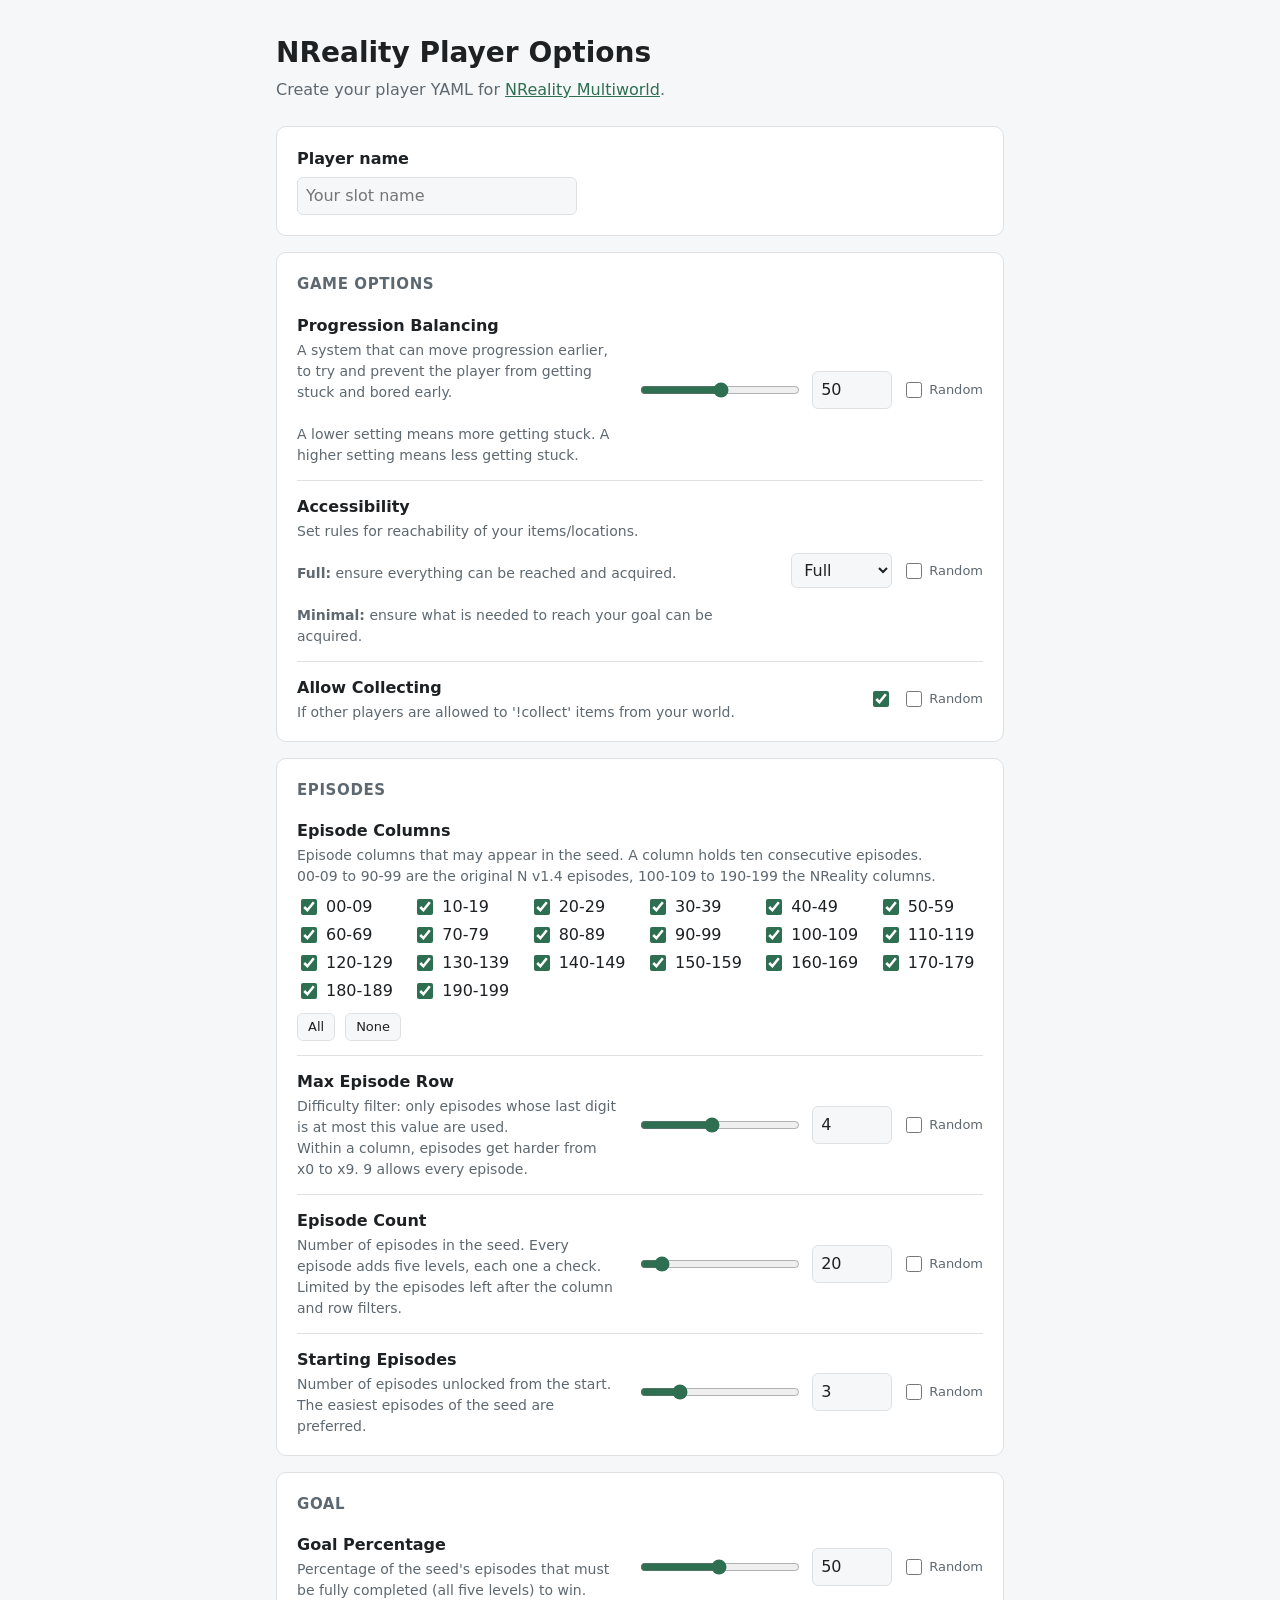
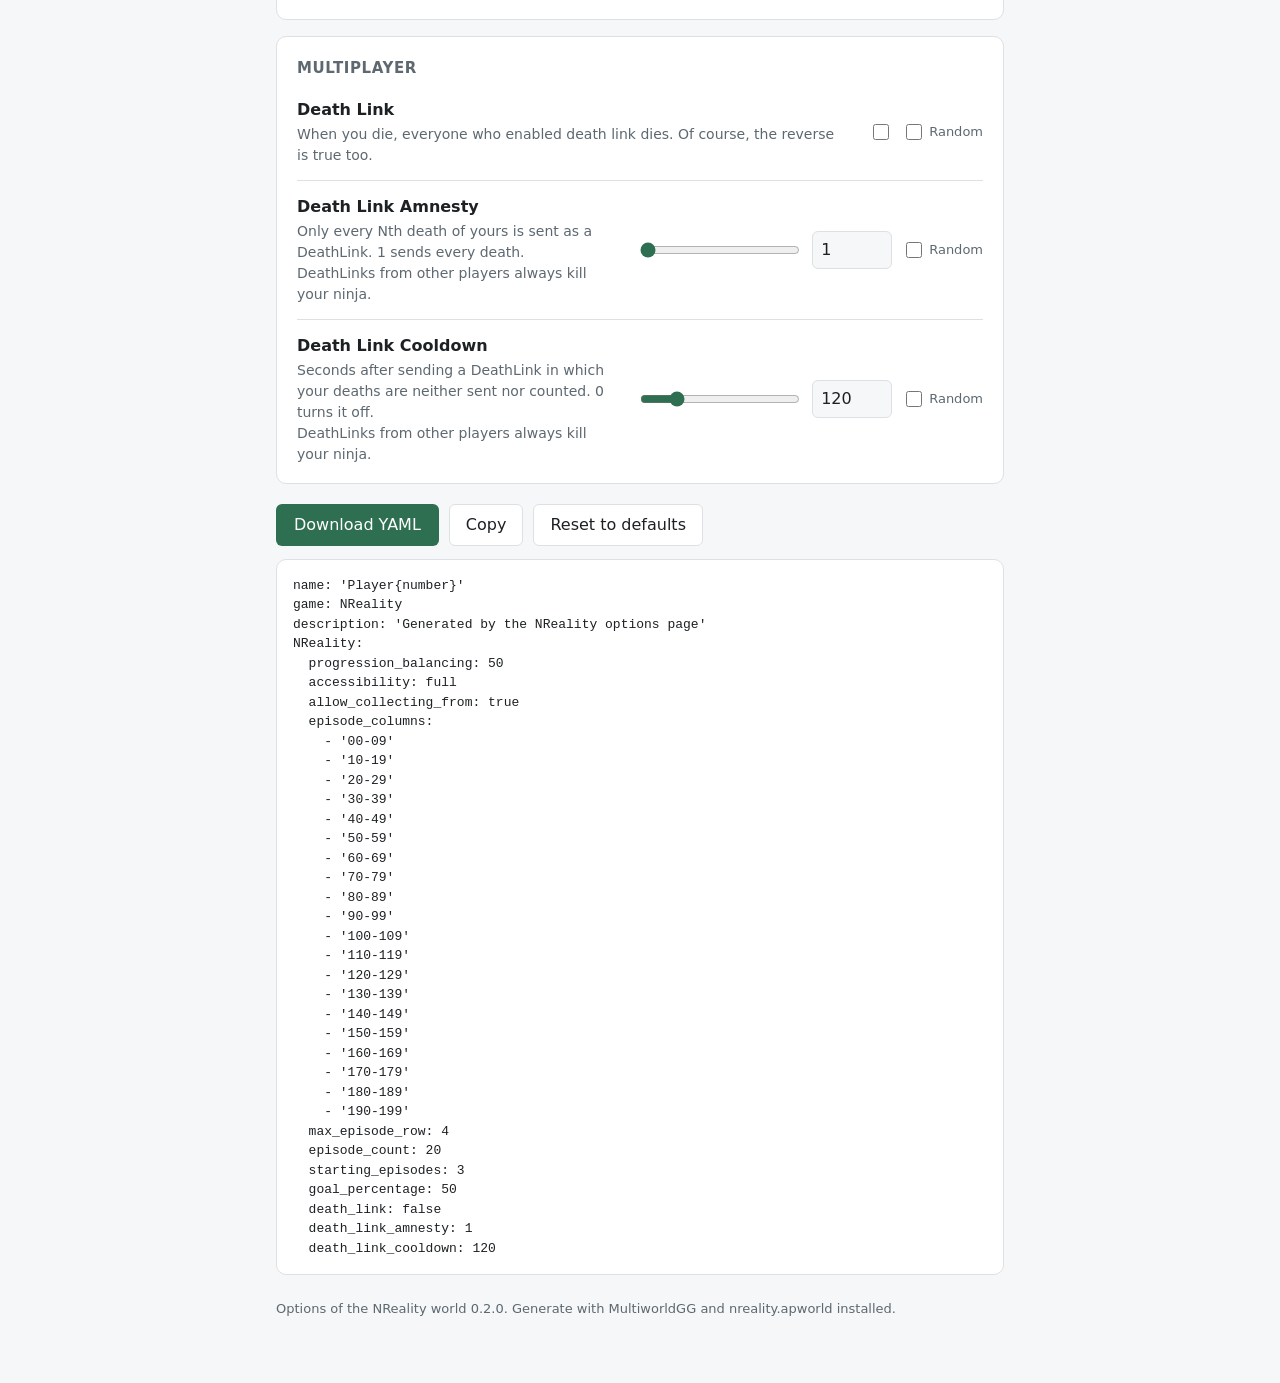
==== docs/index.html @ ce541837 "Release 0.2.0: DeathLink amnesty and cooldown, options page" ====
<!doctype html>
<html lang="en">
<head>
<meta charset="utf-8">
<meta name="viewport" content="width=device-width, initial-scale=1">
<title>NReality Player Options</title>
<meta name="description" content="Create a player YAML for NReality on MultiworldGG.">
<style>
:root {
  color-scheme: light dark;
  --bg: #f6f7f8; --panel: #ffffff; --line: #dde1e4; --text: #1d2124; --muted: #5d6870; --accent: #2f6f51; --accent-text: #fff; --error: #b3261e;
  font-family: system-ui, -apple-system, "Segoe UI", sans-serif;
}
@media (prefers-color-scheme: dark) {
  :root { --bg: #161819; --panel: #212528; --line: #343a3e; --text: #e6e8ea; --muted: #9aa6ad; --accent: #3f8f69; --accent-text: #fff; --error: #ff8a80; }
}
* { box-sizing: border-box; }
body { margin: 0; background: var(--bg); color: var(--text); line-height: 1.5; }
main { max-width: 760px; margin: 0 auto; padding: 32px 16px 64px; }
h1 { font-size: 28px; margin: 0 0 4px; }
.intro { color: var(--muted); margin: 0 0 24px; }
a { color: var(--accent); }
section { background: var(--panel); border: 1px solid var(--line); border-radius: 10px; padding: 4px 20px; margin-bottom: 16px; }
h2 { font-size: 15px; text-transform: uppercase; letter-spacing: .04em; color: var(--muted); margin: 16px 0 4px; }
.option { display: grid; grid-template-columns: 1fr auto; gap: 8px 20px; padding: 14px 0; border-top: 1px solid var(--line); }
h2 + .option { border-top: 0; }
.option label.title { font-weight: 600; }
.option p { margin: 2px 0 0; color: var(--muted); font-size: 14px; white-space: pre-line; }
.control { display: flex; align-items: center; gap: 10px; justify-content: flex-end; }
.control.wide { grid-column: 1 / -1; justify-content: flex-start; flex-wrap: wrap; }
input, select, button { font: inherit; color: inherit; }
input[type=text], input[type=number], select { background: var(--bg); border: 1px solid var(--line); border-radius: 6px; padding: 6px 8px; }
input[type=number] { width: 80px; }
input[type=range] { width: 160px; accent-color: var(--accent); }
input[type=checkbox] { accent-color: var(--accent); width: 16px; height: 16px; }
.random { font-size: 13px; color: var(--muted); display: flex; align-items: center; gap: 4px; white-space: nowrap; }
.keys { display: grid; grid-template-columns: repeat(auto-fill, minmax(96px, 1fr)); gap: 4px 12px; width: 100%; }
.keys label { display: flex; gap: 6px; align-items: center; font-variant-numeric: tabular-nums; }
.small { font-size: 13px; padding: 3px 10px; border-radius: 6px; border: 1px solid var(--line); background: var(--bg); cursor: pointer; }
.name { display: flex; flex-direction: column; gap: 6px; padding: 16px 0; }
.name input { max-width: 280px; }
.actions { display: flex; gap: 10px; flex-wrap: wrap; align-items: center; margin: 20px 0 12px; }
.primary { background: var(--accent); color: var(--accent-text); border: 0; border-radius: 6px; padding: 9px 18px; cursor: pointer; }
.secondary { background: var(--panel); border: 1px solid var(--line); border-radius: 6px; padding: 8px 16px; cursor: pointer; }
#message { font-size: 14px; color: var(--muted); }
#message.error { color: var(--error); }
pre { background: var(--panel); border: 1px solid var(--line); border-radius: 10px; padding: 16px; overflow-x: auto; font-size: 13px; }
footer { color: var(--muted); font-size: 13px; margin-top: 24px; }
:focus-visible { outline: 2px solid var(--accent); outline-offset: 2px; }
[disabled] { opacity: .45; }
@media (max-width: 600px) {
  .option { grid-template-columns: 1fr; }
  .control { justify-content: flex-start; flex-wrap: wrap; }
  input[type=range] { width: 100%; }
}
</style>
</head>
<body>
<main>
  <h1>NReality Player Options</h1>
  <p class="intro">Create your player YAML for <a href="https://github.com/Bakuenjin/nreality-multiworld">NReality Multiworld</a>.</p>
  <form id="form" novalidate>
    <section>
      <div class="name">
        <label class="title" for="player-name"><strong>Player name</strong></label>
        <input id="player-name" type="text" maxlength="16" autocomplete="off" spellcheck="false" placeholder="Your slot name">
      </div>
    </section>
    <div id="groups"></div>
    <div class="actions">
      <button class="primary" type="submit">Download YAML</button>
      <button class="secondary" type="button" id="copy">Copy</button>
      <button class="secondary" type="button" id="reset">Reset to defaults</button>
      <span id="message" role="status"></span>
    </div>
  </form>
  <pre id="preview" aria-label="YAML preview"></pre>
  <footer id="footer"></footer>
</main>
<script>
const STORE = 'nreality-options';
const $ = id => document.getElementById(id);
let meta, options = [], state = {name: '', values: {}, random: {}};

const quote = text => `'${String(text).replace(/'/g, "''")}'`;
// Option descriptions are plain text with **bold** markers (as on multiworld.gg).
const formatted = text => text.replace(/&/g, '&amp;').replace(/</g, '&lt;').replace(/>/g, '&gt;')
  .replace(/\*\*(.+?)\*\*/g, '<strong>$1</strong>');

function defaults() {
  state.values = {}; state.random = {};
  for (const o of options) state.values[o.key] = o.type === 'set' ? [...o.default] : o.default;
}

function restore() {
  try {
    const saved = JSON.parse(localStorage.getItem(STORE) || 'null');
    if (!saved) return;
    state.name = typeof saved.name === 'string' ? saved.name.slice(0, 16) : '';
    for (const o of options) {
      const value = saved.values?.[o.key];
      if (o.type === 'set' && Array.isArray(value)) state.values[o.key] = o.keys.filter(k => value.includes(k));
      else if (o.type === 'range' && Number.isInteger(value)) state.values[o.key] = Math.min(o.max, Math.max(o.min, value));
      else if (o.type === 'toggle' && typeof value === 'boolean') state.values[o.key] = value;
      else if (o.type === 'choice' && o.choices.some(c => c.value === value)) state.values[o.key] = value;
      if (o.random && saved.random?.[o.key] === true) state.random[o.key] = true;
    }
  } catch { /* storage unavailable or invalid: keep defaults */ }
}

function save() {
  try { localStorage.setItem(STORE, JSON.stringify(state)); } catch { /* not essential */ }
}

function yaml() {
  const lines = [`name: ${quote(state.name || 'Player{number}')}`, `game: ${meta.game}`,
    `description: ${quote('Generated by the NReality options page')}`, `${meta.game}:`];
  for (const o of options) {
    const value = state.values[o.key];
    if (state.random[o.key]) lines.push(`  ${o.key}: random`);
    else if (o.type === 'set') lines.push(value.length ? `  ${o.key}:\n${value.map(k => `    - ${quote(k)}`).join('\n')}` : `  ${o.key}: []`);
    else if (o.type === 'toggle') lines.push(`  ${o.key}: ${value ? 'true' : 'false'}`);
    else lines.push(`  ${o.key}: ${value}`);
  }
  return lines.join('\n') + '\n';
}

function update() {
  $('preview').textContent = yaml();
  save();
}

function control(o) {
  const box = document.createElement('div');
  box.className = 'control' + (o.type === 'set' ? ' wide' : '');
  const id = `opt-${o.key}`;
  if (o.type === 'range') {
    const slider = Object.assign(document.createElement('input'), {type: 'range', id, min: o.min, max: o.max, value: state.values[o.key]});
    const number = Object.assign(document.createElement('input'), {type: 'number', min: o.min, max: o.max, value: state.values[o.key]});
    number.setAttribute('aria-label', o.name);
    const set = value => {
      const n = Math.min(o.max, Math.max(o.min, Math.round(Number(value) || 0)));
      state.values[o.key] = n; slider.value = n; number.value = n; update();
    };
    slider.addEventListener('input', () => set(slider.value));
    number.addEventListener('change', () => set(number.value));
    box.append(slider, number);
  } else if (o.type === 'choice') {
    const select = Object.assign(document.createElement('select'), {id});
    for (const c of o.choices) select.append(new Option(c.label, c.value));
    select.value = state.values[o.key];
    select.addEventListener('change', () => { state.values[o.key] = select.value; update(); });
    box.append(select);
  } else if (o.type === 'toggle') {
    const check = Object.assign(document.createElement('input'), {type: 'checkbox', id, checked: state.values[o.key]});
    check.addEventListener('change', () => { state.values[o.key] = check.checked; update(); });
    box.append(check);
  } else if (o.type === 'set') {
    const grid = document.createElement('div');
    grid.className = 'keys'; grid.id = id; grid.setAttribute('role', 'group');
    const boxes = o.keys.map(k => {
      const label = document.createElement('label');
      const check = Object.assign(document.createElement('input'), {type: 'checkbox', checked: state.values[o.key].includes(k)});
      check.addEventListener('change', () => { state.values[o.key] = o.keys.filter((key, i) => boxes[i].checked); update(); });
      label.append(check, k);
      grid.append(label);
      return check;
    });
    const all = (checked) => { boxes.forEach(b => b.checked = checked); state.values[o.key] = checked ? [...o.keys] : []; update(); };
    const allButton = Object.assign(document.createElement('button'), {type: 'button', className: 'small', textContent: 'All'});
    const noneButton = Object.assign(document.createElement('button'), {type: 'button', className: 'small', textContent: 'None'});
    allButton.addEventListener('click', () => all(true));
    noneButton.addEventListener('click', () => all(false));
    box.append(grid, allButton, noneButton);
  }
  if (o.random) {
    const label = document.createElement('label');
    label.className = 'random';
    const check = Object.assign(document.createElement('input'), {type: 'checkbox', checked: !!state.random[o.key]});
    const toggle = () => {
      state.random[o.key] = check.checked;
      box.querySelectorAll('input:not([type=checkbox]), select, input[type=checkbox]:not(.random-box)').forEach(el => el.disabled = check.checked);
      update();
    };
    check.className = 'random-box';
    check.addEventListener('change', toggle);
    label.append(check, 'Random');
    box.append(label);
    if (check.checked) box.querySelectorAll('input:not(.random-box), select').forEach(el => el.disabled = true);
  }
  return box;
}

function render() {
  $('player-name').value = state.name;
  const groups = $('groups');
  groups.replaceChildren();
  for (const group of meta.groups) {
    const section = document.createElement('section');
    const heading = document.createElement('h2');
    heading.textContent = group.name;
    section.append(heading);
    for (const o of group.options) {
      const row = document.createElement('div');
      row.className = 'option';
      const text = document.createElement('div');
      const label = document.createElement('label');
      label.className = 'title'; label.htmlFor = `opt-${o.key}`; label.textContent = o.name;
      const description = document.createElement('p');
      description.innerHTML = formatted(o.description);
      text.append(label, description);
      row.append(text, control(o));
      section.append(row);
    }
    groups.append(section);
  }
  update();
}

function message(text, error = false) {
  $('message').textContent = text;
  $('message').className = error ? 'error' : '';
}

function needName() {
  if (state.name.trim()) return false;
  message('Enter your player name first.', true);
  $('player-name').focus();
  return true;
}

$('player-name').addEventListener('input', event => { state.name = event.target.value; message(''); update(); });
$('form').addEventListener('submit', event => {
  event.preventDefault();
  if (needName()) return;
  const link = document.createElement('a');
  link.href = URL.createObjectURL(new Blob([yaml()], {type: 'text/yaml'}));
  link.download = `${state.name.trim().replace(/[^\w.-]+/g, '_') || 'NReality'}.yaml`;
  link.click();
  URL.revokeObjectURL(link.href);
  message('Downloaded.');
});
$('copy').addEventListener('click', async () => {
  if (needName()) return;
  try { await navigator.clipboard.writeText(yaml()); message('Copied to clipboard.'); }
  catch { message('Copy failed. Select the text below instead.', true); }
});
$('reset').addEventListener('click', () => { defaults(); render(); message('Reset to defaults.'); });

fetch('options.json').then(response => response.json()).then(data => {
  meta = data;
  options = data.groups.flatMap(group => group.options);
  defaults();
  restore();
  render();
  $('footer').textContent = `Options of the NReality world ${data.version}. Generate with MultiworldGG and nreality.apworld installed.`;
}).catch(() => message('Could not load the options.', true));
</script>
</body>
</html>
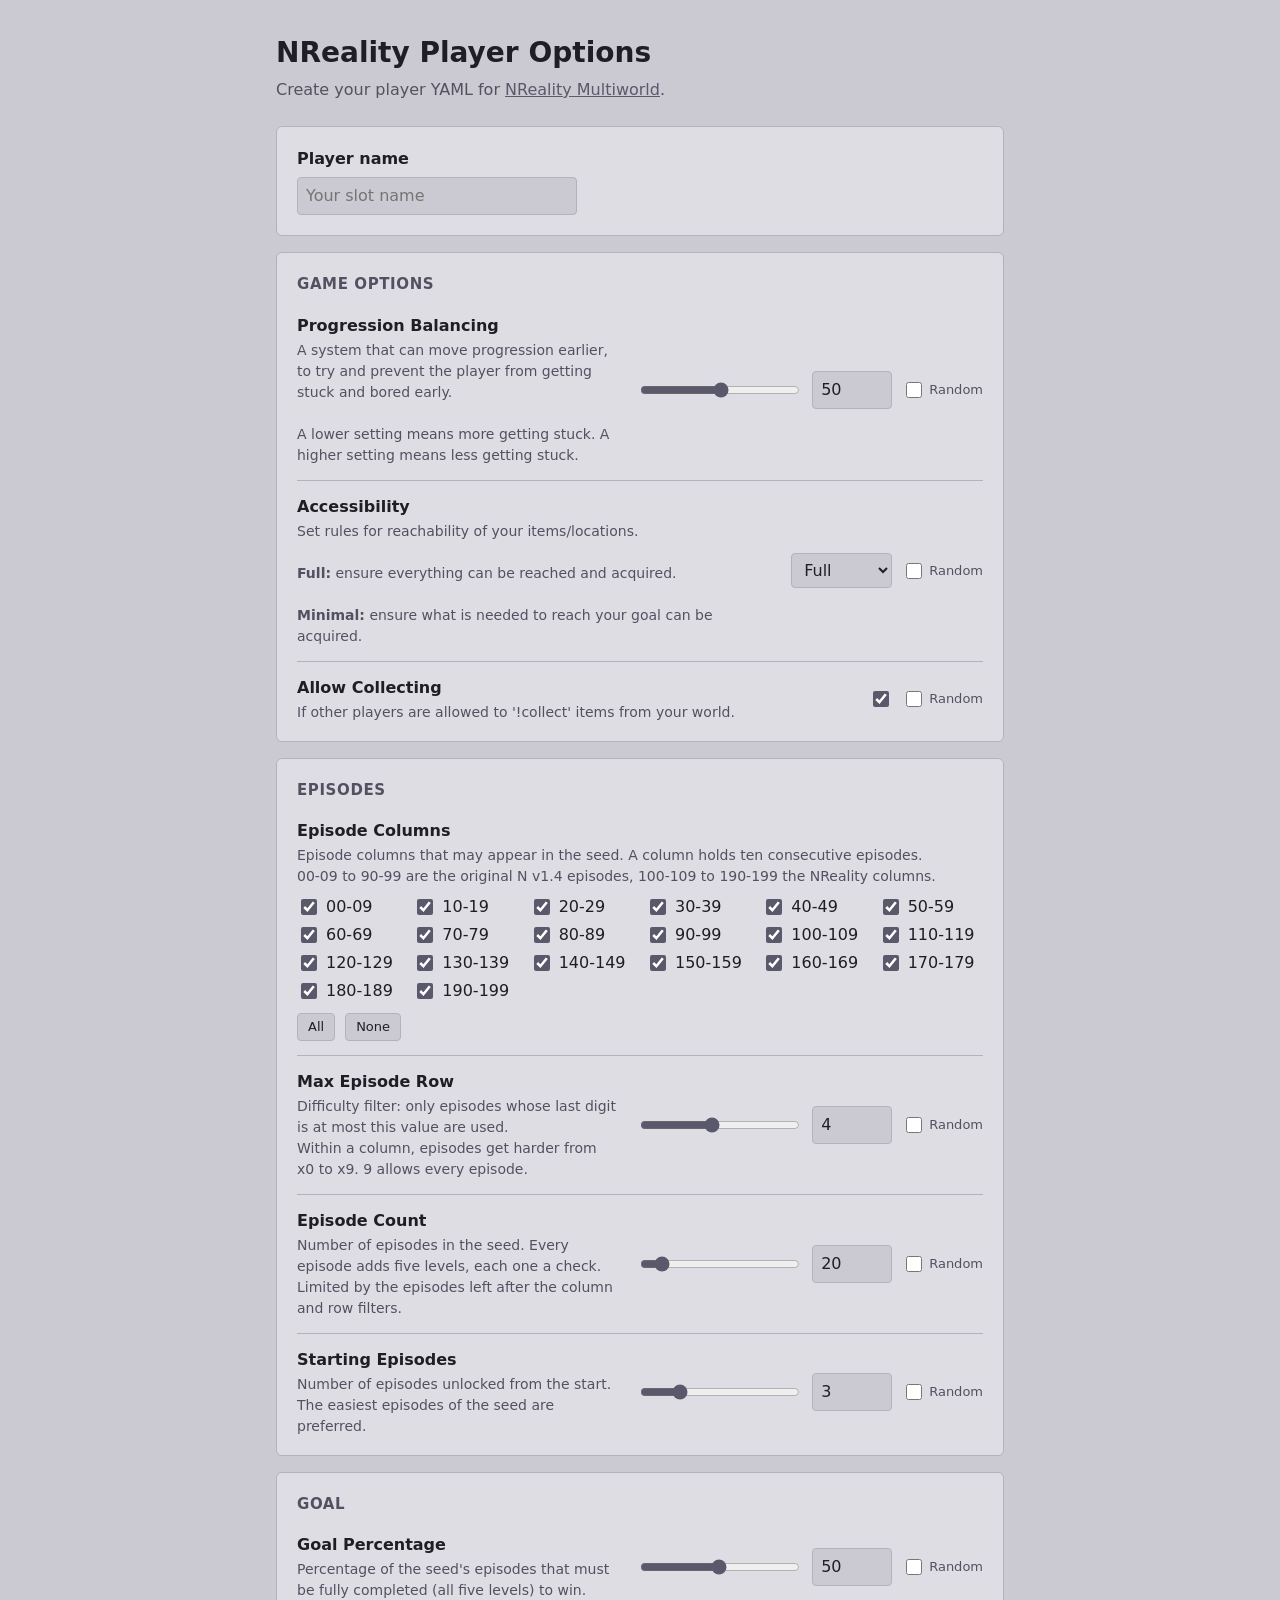
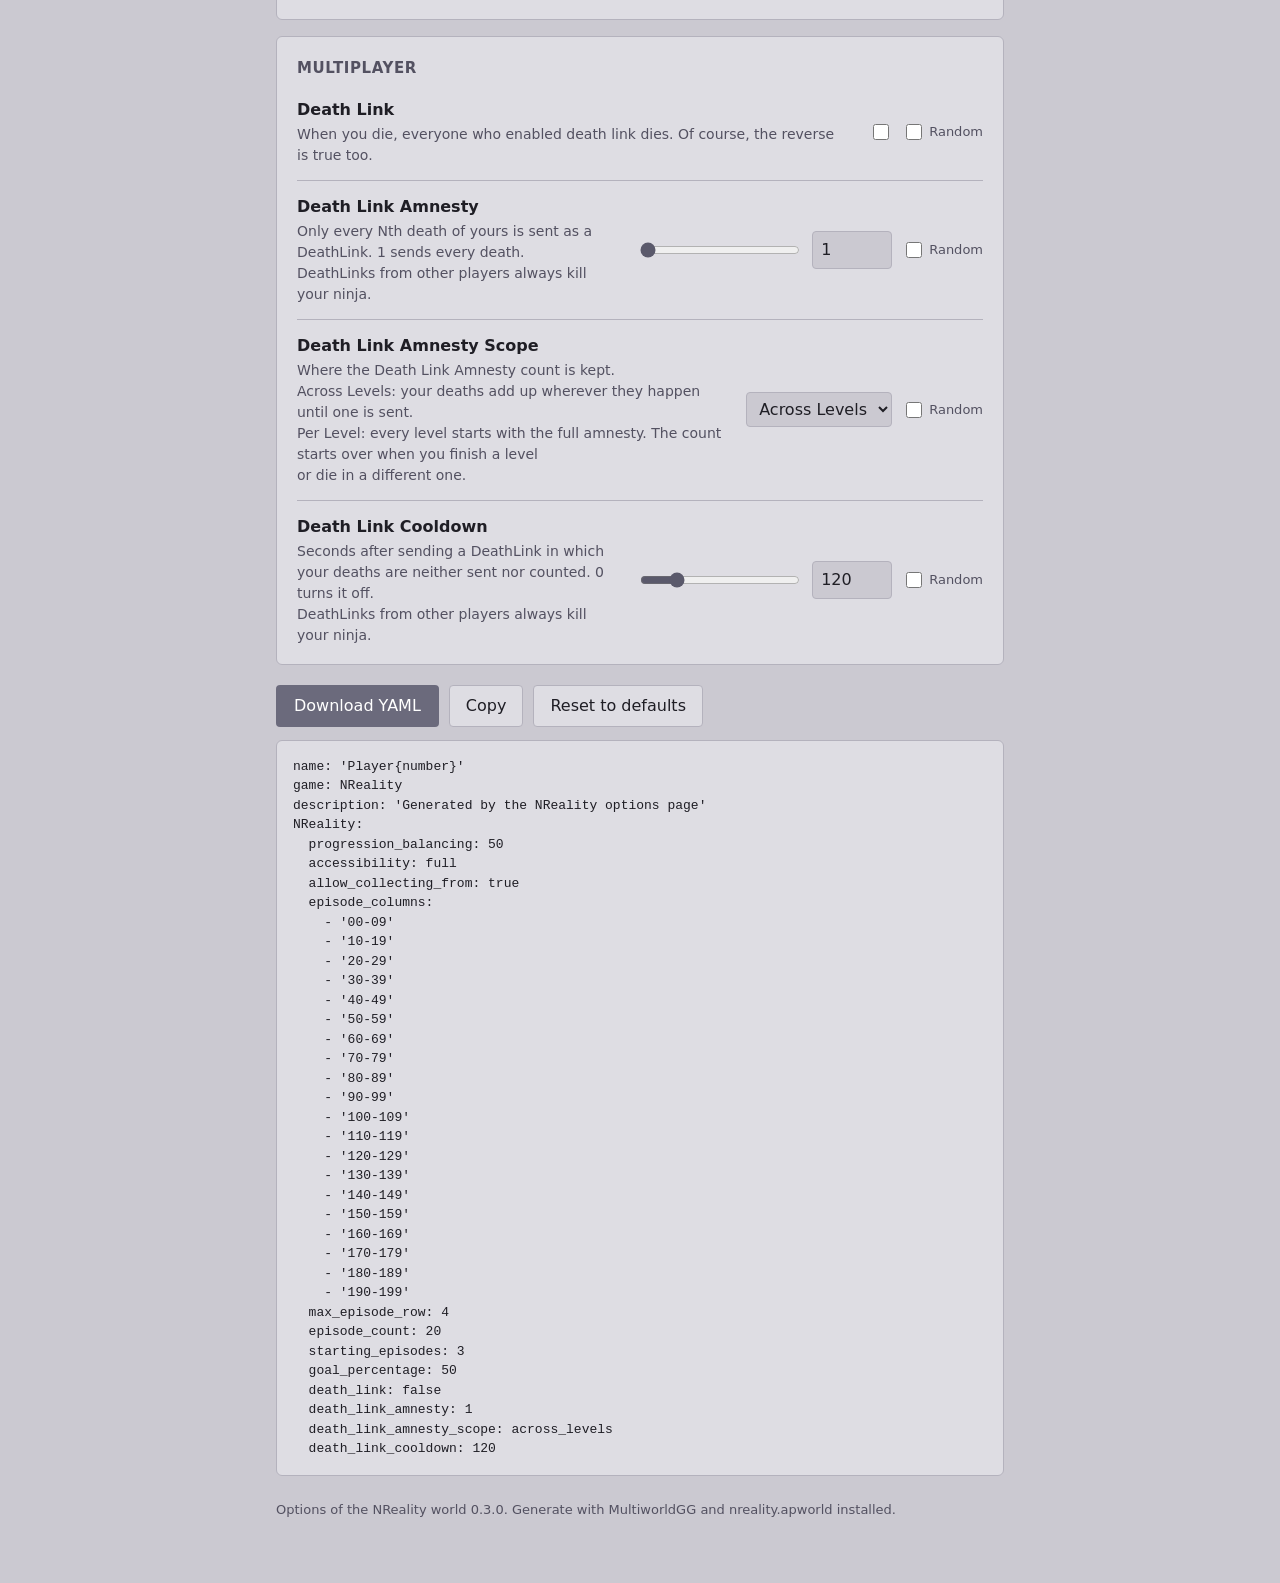
==== commit d906e540: "Polish: readable code, N's colours, game scales with the window Code - client/bridge.py is only the " ====
--- a/docs/index.html
+++ b/docs/index.html
@@ -6,13 +6,18 @@
 <title>NReality Player Options</title>
 <meta name="description" content="Create a player YAML for NReality on MultiworldGG.">
 <style>
+/* Colours come from N itself: its light play area (#cbc9d1) and its blue-grey tiles (#797888). */
 :root {
   color-scheme: light dark;
-  --bg: #f6f7f8; --panel: #ffffff; --line: #dde1e4; --text: #1d2124; --muted: #5d6870; --accent: #2f6f51; --accent-text: #fff; --error: #b3261e;
+  --bg: #cbc9d1; --panel: #dedde3; --line: #b4b2bd; --text: #1f1e25; --muted: #535161;
+  --accent: #5a596b; --button: #6b6a7c; --button-hover: #5a596b; --button-text: #fff; --error: #a1271f;
   font-family: system-ui, -apple-system, "Segoe UI", sans-serif;
 }
 @media (prefers-color-scheme: dark) {
-  :root { --bg: #161819; --panel: #212528; --line: #343a3e; --text: #e6e8ea; --muted: #9aa6ad; --accent: #3f8f69; --accent-text: #fff; --error: #ff8a80; }
+  :root {
+    --bg: #1b1a20; --panel: #25242b; --line: #3b3a45; --text: #e4e3ea; --muted: #a3a1b2;
+    --accent: #aeadc0; --button: #6b6a7c; --button-hover: #7e7d91; --button-text: #fff; --error: #ff8a80;
+  }
 }
 * { box-sizing: border-box; }
 body { margin: 0; background: var(--bg); color: var(--text); line-height: 1.5; }
@@ -20,7 +25,7 @@
 h1 { font-size: 28px; margin: 0 0 4px; }
 .intro { color: var(--muted); margin: 0 0 24px; }
 a { color: var(--accent); }
-section { background: var(--panel); border: 1px solid var(--line); border-radius: 10px; padding: 4px 20px; margin-bottom: 16px; }
+section { background: var(--panel); border: 1px solid var(--line); border-radius: 6px; padding: 4px 20px; margin-bottom: 16px; }
 h2 { font-size: 15px; text-transform: uppercase; letter-spacing: .04em; color: var(--muted); margin: 16px 0 4px; }
 .option { display: grid; grid-template-columns: 1fr auto; gap: 8px 20px; padding: 14px 0; border-top: 1px solid var(--line); }
 h2 + .option { border-top: 0; }
@@ -29,22 +34,23 @@
 .control { display: flex; align-items: center; gap: 10px; justify-content: flex-end; }
 .control.wide { grid-column: 1 / -1; justify-content: flex-start; flex-wrap: wrap; }
 input, select, button { font: inherit; color: inherit; }
-input[type=text], input[type=number], select { background: var(--bg); border: 1px solid var(--line); border-radius: 6px; padding: 6px 8px; }
+input[type=text], input[type=number], select { background: var(--bg); border: 1px solid var(--line); border-radius: 4px; padding: 6px 8px; }
 input[type=number] { width: 80px; }
 input[type=range] { width: 160px; accent-color: var(--accent); }
 input[type=checkbox] { accent-color: var(--accent); width: 16px; height: 16px; }
 .random { font-size: 13px; color: var(--muted); display: flex; align-items: center; gap: 4px; white-space: nowrap; }
 .keys { display: grid; grid-template-columns: repeat(auto-fill, minmax(96px, 1fr)); gap: 4px 12px; width: 100%; }
 .keys label { display: flex; gap: 6px; align-items: center; font-variant-numeric: tabular-nums; }
-.small { font-size: 13px; padding: 3px 10px; border-radius: 6px; border: 1px solid var(--line); background: var(--bg); cursor: pointer; }
+.small { font-size: 13px; padding: 3px 10px; border-radius: 4px; border: 1px solid var(--line); background: var(--bg); cursor: pointer; }
 .name { display: flex; flex-direction: column; gap: 6px; padding: 16px 0; }
 .name input { max-width: 280px; }
 .actions { display: flex; gap: 10px; flex-wrap: wrap; align-items: center; margin: 20px 0 12px; }
-.primary { background: var(--accent); color: var(--accent-text); border: 0; border-radius: 6px; padding: 9px 18px; cursor: pointer; }
-.secondary { background: var(--panel); border: 1px solid var(--line); border-radius: 6px; padding: 8px 16px; cursor: pointer; }
+.primary { background: var(--button); color: var(--button-text); border: 0; border-radius: 4px; padding: 9px 18px; cursor: pointer; }
+.primary:hover { background: var(--button-hover); }
+.secondary { background: var(--panel); border: 1px solid var(--line); border-radius: 4px; padding: 8px 16px; cursor: pointer; }
 #message { font-size: 14px; color: var(--muted); }
 #message.error { color: var(--error); }
-pre { background: var(--panel); border: 1px solid var(--line); border-radius: 10px; padding: 16px; overflow-x: auto; font-size: 13px; }
+pre { background: var(--panel); border: 1px solid var(--line); border-radius: 6px; padding: 16px; overflow-x: auto; font-size: 13px; }
 footer { color: var(--muted); font-size: 13px; margin-top: 24px; }
 :focus-visible { outline: 2px solid var(--accent); outline-offset: 2px; }
 [disabled] { opacity: .45; }
